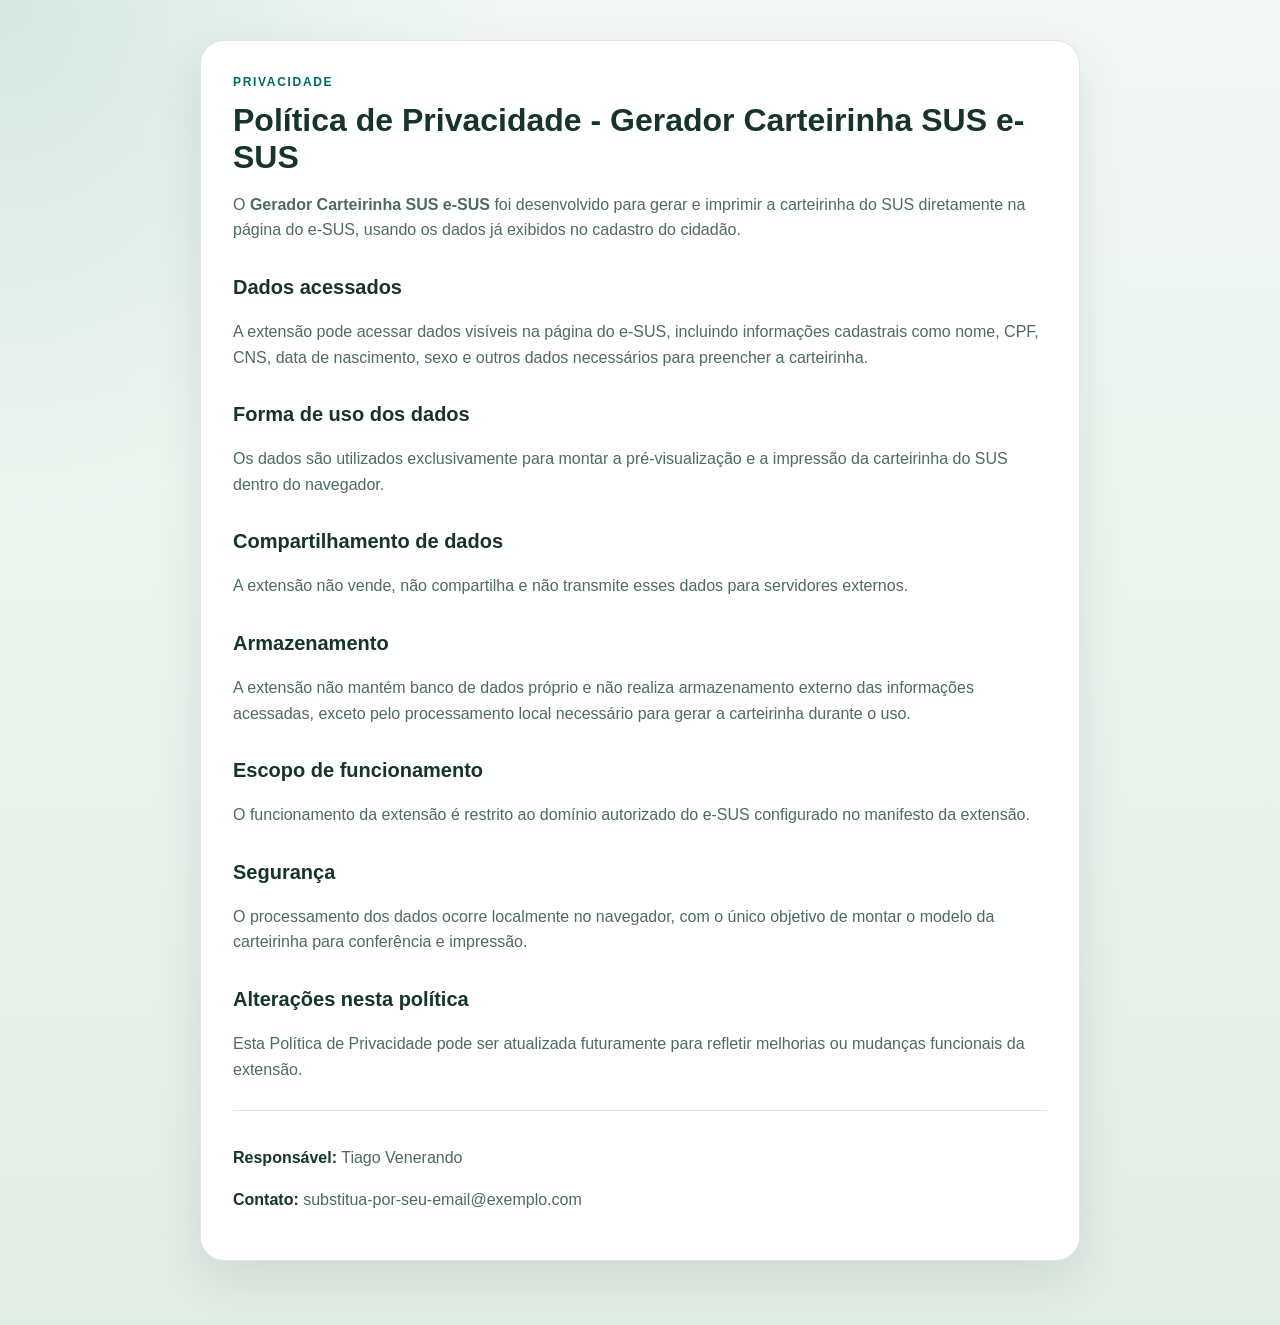
==== docs/privacy-policy.html @ b402cd12 "Initial release" ====
<!doctype html>
<html lang="pt-BR">
  <head>
    <meta charset="utf-8">
    <meta name="viewport" content="width=device-width, initial-scale=1">
    <title>Política de Privacidade - Gerador Carteirinha SUS e-SUS</title>
    <style>
      :root {
        --bg: #eff5f2;
        --panel: #ffffff;
        --ink: #16332c;
        --muted: #4d6a63;
        --brand: #006b5b;
        --line: rgba(22, 51, 44, 0.12);
      }

      * {
        box-sizing: border-box;
      }

      body {
        margin: 0;
        background:
          radial-gradient(circle at top left, rgba(0, 107, 91, 0.12), transparent 28%),
          linear-gradient(180deg, #f3f8f5, #e2ece6);
        color: var(--ink);
        font: 16px/1.6 "Segoe UI", Arial, sans-serif;
      }

      main {
        margin: 0 auto;
        max-width: 920px;
        padding: 40px 20px 64px;
      }

      .panel {
        background: var(--panel);
        border: 1px solid var(--line);
        border-radius: 24px;
        box-shadow: 0 18px 48px rgba(19, 46, 38, 0.1);
        padding: 32px;
      }

      .eyebrow {
        color: var(--brand);
        font-size: 12px;
        font-weight: 700;
        letter-spacing: 0.14em;
        margin: 0 0 10px;
        text-transform: uppercase;
      }

      h1 {
        font-size: 32px;
        line-height: 1.15;
        margin: 0 0 16px;
      }

      h2 {
        font-size: 20px;
        margin: 28px 0 10px;
      }

      p, li {
        color: var(--muted);
      }

      ul {
        margin: 10px 0 0;
        padding-left: 22px;
      }

      .meta {
        border-top: 1px solid var(--line);
        margin-top: 28px;
        padding-top: 18px;
      }

      .meta strong {
        color: var(--ink);
      }

      @media (max-width: 640px) {
        .panel {
          padding: 24px;
        }

        h1 {
          font-size: 26px;
        }
      }
    </style>
  </head>
  <body>
    <main>
      <section class="panel">
        <p class="eyebrow">Privacidade</p>
        <h1>Política de Privacidade - Gerador Carteirinha SUS e-SUS</h1>
        <p>
          O <strong>Gerador Carteirinha SUS e-SUS</strong> foi desenvolvido para gerar e imprimir a
          carteirinha do SUS diretamente na página do e-SUS, usando os dados já exibidos no cadastro do cidadão.
        </p>

        <h2>Dados acessados</h2>
        <p>
          A extensão pode acessar dados visíveis na página do e-SUS, incluindo informações cadastrais como
          nome, CPF, CNS, data de nascimento, sexo e outros dados necessários para preencher a carteirinha.
        </p>

        <h2>Forma de uso dos dados</h2>
        <p>
          Os dados são utilizados exclusivamente para montar a pré-visualização e a impressão da carteirinha
          do SUS dentro do navegador.
        </p>

        <h2>Compartilhamento de dados</h2>
        <p>
          A extensão não vende, não compartilha e não transmite esses dados para servidores externos.
        </p>

        <h2>Armazenamento</h2>
        <p>
          A extensão não mantém banco de dados próprio e não realiza armazenamento externo das informações
          acessadas, exceto pelo processamento local necessário para gerar a carteirinha durante o uso.
        </p>

        <h2>Escopo de funcionamento</h2>
        <p>
          O funcionamento da extensão é restrito ao domínio autorizado do e-SUS configurado no manifesto da
          extensão.
        </p>

        <h2>Segurança</h2>
        <p>
          O processamento dos dados ocorre localmente no navegador, com o único objetivo de montar o modelo
          da carteirinha para conferência e impressão.
        </p>

        <h2>Alterações nesta política</h2>
        <p>
          Esta Política de Privacidade pode ser atualizada futuramente para refletir melhorias ou mudanças
          funcionais da extensão.
        </p>

        <div class="meta">
          <p><strong>Responsável:</strong> Tiago Venerando</p>
          <p><strong>Contato:</strong> substitua-por-seu-email@exemplo.com</p>
        </div>
      </section>
    </main>
  </body>
</html>
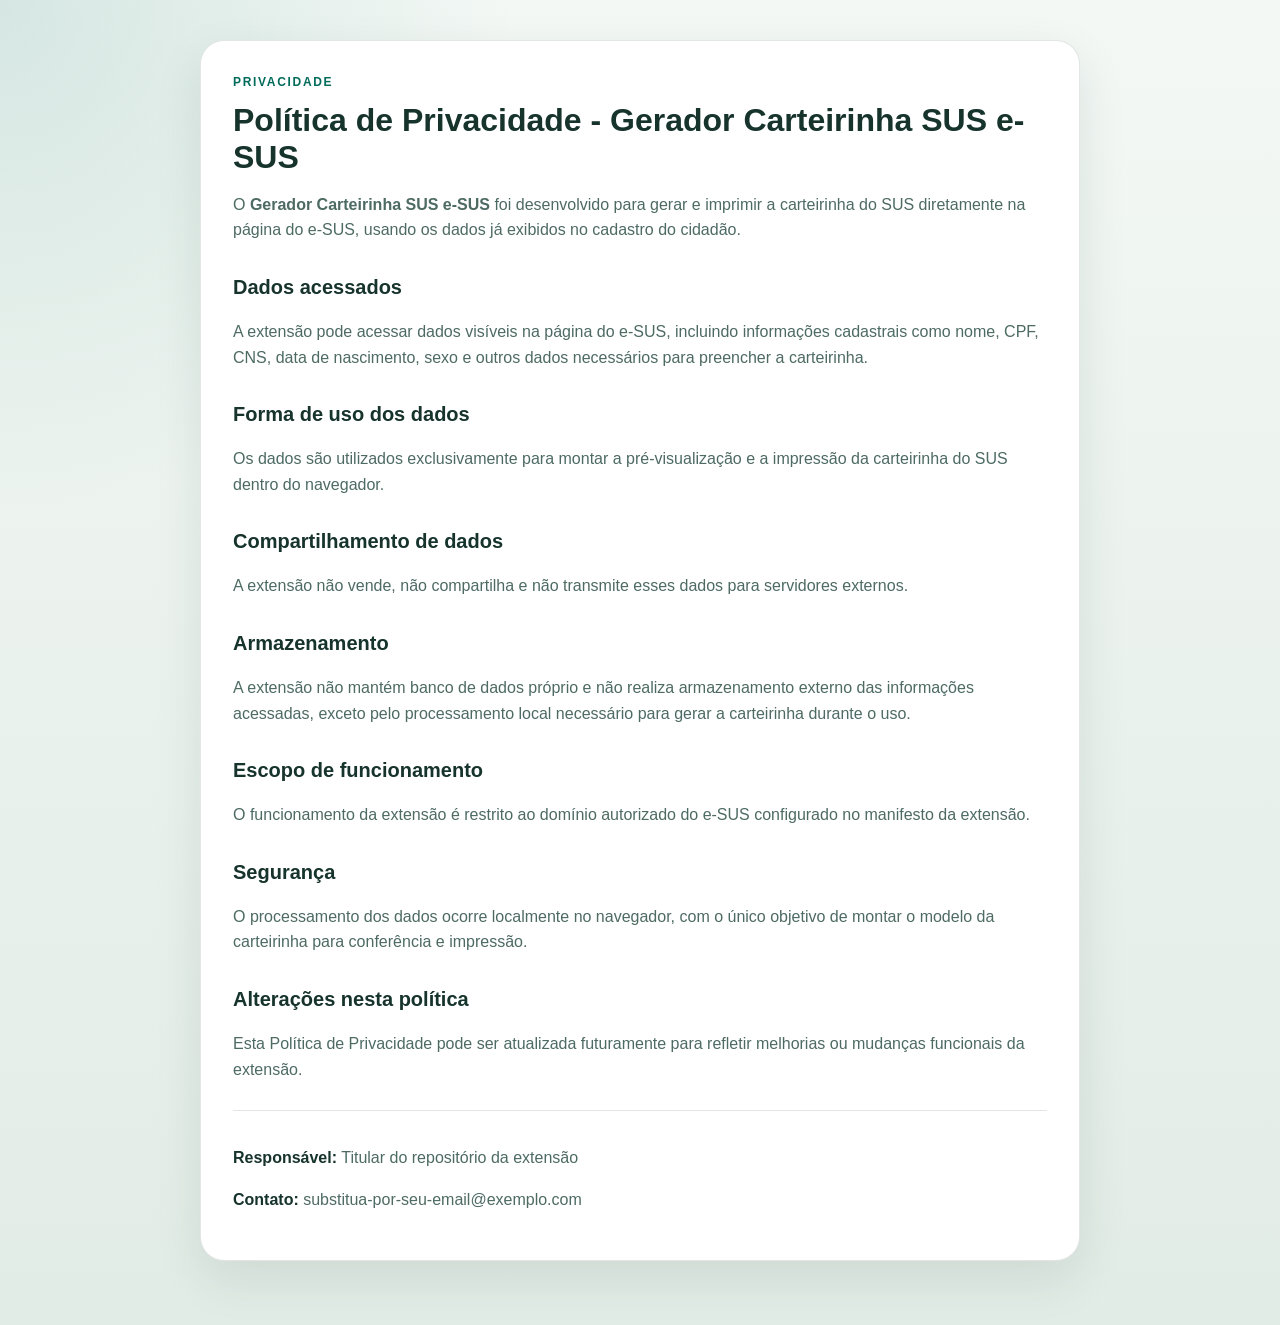
==== commit 452ba85a: "Remove personal name from privacy policy" ====
--- a/docs/privacy-policy.html
+++ b/docs/privacy-policy.html
@@ -143,7 +143,7 @@
         </p>
 
         <div class="meta">
-          <p><strong>Responsável:</strong> Tiago Venerando</p>
+          <p><strong>Responsável:</strong> Titular do repositório da extensão</p>
           <p><strong>Contato:</strong> substitua-por-seu-email@exemplo.com</p>
         </div>
       </section>
